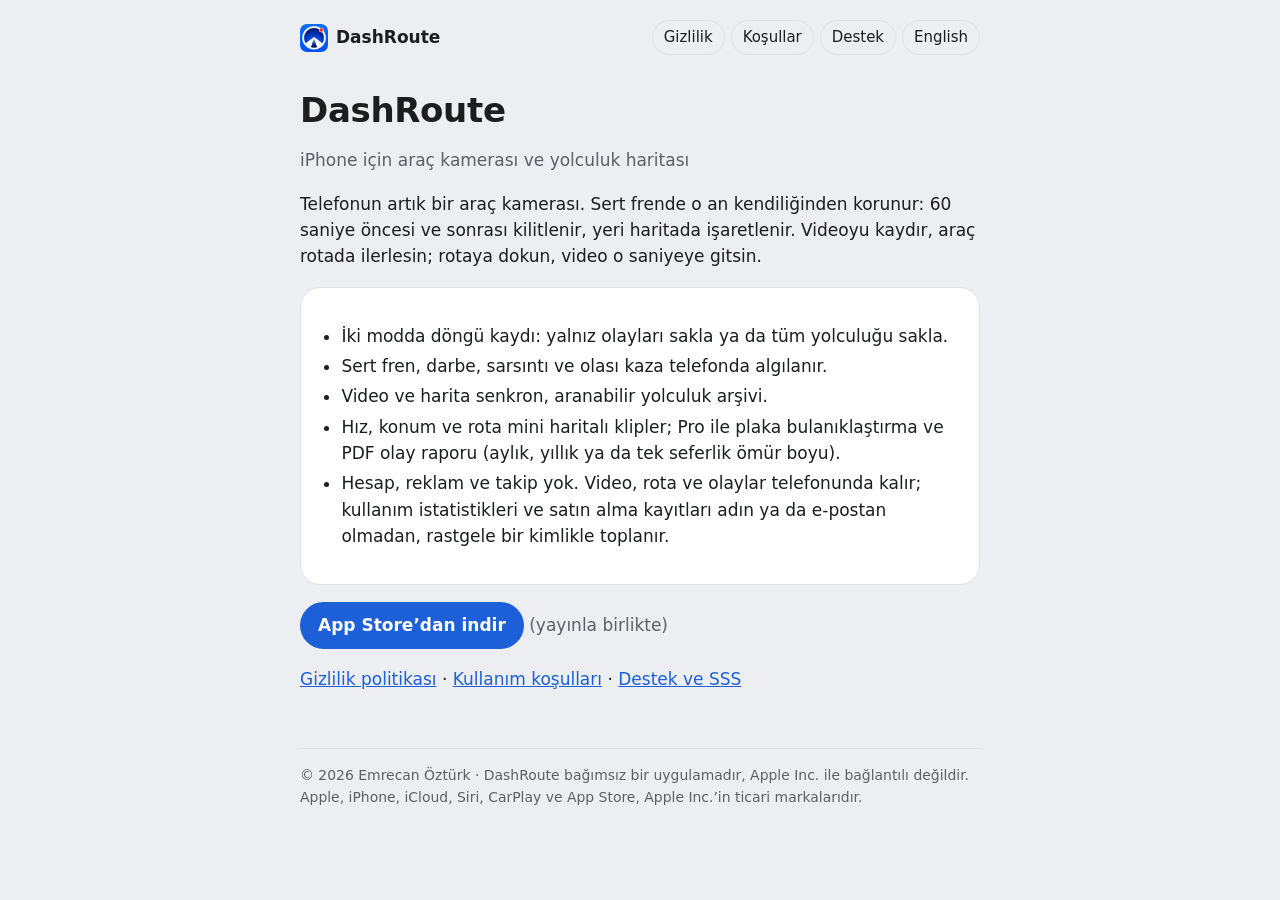
==== tr/index.html @ 83d07963 "DashRoute pages: privacy, terms, support (EN + TR)" ====
<!doctype html>
<html lang="tr">
<head>
<meta charset="utf-8">
<meta name="viewport" content="width=device-width,initial-scale=1">
<meta name="color-scheme" content="light dark">
<title>DashRoute — iPhone için haritalı araç kamerası</title>
<meta name="description" content="DashRoute iPhone’unu araç kamerasına çevirir. Video ve rota senkron; sert fren ve darbede 60 saniye öncesi ve sonrası korunur. Hesap, reklam ve takip yok.">
<link rel="canonical" href="https://emrecanozturk.github.io/dashroute/tr/">
<link rel="alternate" hreflang="en" href="https://emrecanozturk.github.io/dashroute/">
<link rel="alternate" hreflang="tr" href="https://emrecanozturk.github.io/dashroute/tr/">
<link rel="icon" type="image/png" sizes="32x32" href="../assets/favicon-32.png">
<link rel="icon" type="image/png" sizes="32x32" href="../assets/favicon-dark-32.png" media="(prefers-color-scheme: dark)">
<link rel="apple-touch-icon" sizes="180x180" href="../assets/apple-touch-icon.png">
<link rel="stylesheet" href="../style.css">
</head>
<body>
<main>
<nav class="site" data-web-only><a class="brand" href="index.html"><img src="../assets/apple-touch-icon.png" alt="" width="28" height="28">DashRoute</a><span><a href="privacy.html">Gizlilik</a><a href="terms.html">Koşullar</a><a href="support.html">Destek</a><a href="../index.html" lang="en" hreflang="en">English</a></span></nav>
<header><h1>DashRoute</h1></header>
<p class="muted">iPhone için araç kamerası ve yolculuk haritası</p>
<p>Telefonun artık bir araç kamerası. Sert frende o an kendiliğinden korunur: 60 saniye öncesi ve sonrası kilitlenir, yeri haritada işaretlenir. Videoyu kaydır, araç rotada ilerlesin; rotaya dokun, video o saniyeye gitsin.</p>
<div class="card">
<ul>
<li>İki modda döngü kaydı: yalnız olayları sakla ya da tüm yolculuğu sakla.</li>
<li>Sert fren, darbe, sarsıntı ve olası kaza telefonda algılanır.</li>
<li>Video ve harita senkron, aranabilir yolculuk arşivi.</li>
<li>Hız, konum ve rota mini haritalı klipler; Pro ile plaka bulanıklaştırma ve PDF olay raporu (aylık, yıllık ya da tek seferlik ömür boyu).</li>
<li>Hesap, reklam ve takip yok. Video, rota ve olaylar telefonunda kalır; kullanım istatistikleri ve satın alma kayıtları adın ya da e-postan olmadan, rastgele bir kimlikle toplanır.</li>
</ul>
</div>

<p><a class="button" href="https://apps.apple.com/app/id6826781606">App Store’dan indir</a> <span class="muted">(yayınla birlikte)</span></p>
<p><a href="privacy.html">Gizlilik politikası</a> · <a href="terms.html">Kullanım koşulları</a> · <a href="support.html">Destek ve SSS</a></p>
<footer>© 2026 Emrecan Öztürk · DashRoute bağımsız bir uygulamadır, Apple Inc. ile bağlantılı değildir. Apple, iPhone, iCloud, Siri, CarPlay ve App Store, Apple Inc.’in ticari markalarıdır.</footer>
</main>
</body>
</html>
---- style.css ----
/* DashRoute web pages. Colors follow Rota/DesignSystem/Tokens.swift (land, surface, text, muted, accentText).
   The app shows these pages in its own sheet and hides [data-web-only] there (WebPageView.swift). */
:root{--bg:#eceef1;--card:#fff;--text:#1b1d1f;--muted:#5c6064;--accent:#1d5fd6;--line:#dfe2e6}
@media (prefers-color-scheme:dark){:root{--bg:#121417;--card:#22262b;--text:#f2f3f5;--muted:#a3a7ac;--accent:#8ab4ff;--line:#2e3238}}
*{box-sizing:border-box}
html{font-size:17px;-webkit-text-size-adjust:100%}
body{margin:0;background:var(--bg);color:var(--text);font-family:-apple-system,BlinkMacSystemFont,"SF Pro Text",Inter,system-ui,sans-serif;font-size:1rem;line-height:1.55}
main{max-width:720px;margin:0 auto;padding:20px 20px 64px}
nav.site{display:flex;flex-wrap:wrap;align-items:center;justify-content:space-between;gap:10px 16px;margin:0 0 36px;font-size:.88rem}
nav.site .brand{display:flex;align-items:center;gap:8px;font-weight:800;font-size:1rem;color:var(--text);text-decoration:none}
nav.site .brand img{border-radius:7px}
nav.site span{display:flex;flex-wrap:wrap;gap:6px}
nav.site span a{padding:5px 11px;border:1px solid var(--line);border-radius:999px;text-decoration:none;color:var(--text)}
nav.site span a[aria-current]{background:var(--card)}
h1{font-size:2rem;line-height:1.15;letter-spacing:-.01em;margin:0 0 6px}
h2{font-size:1.3rem;line-height:1.25;margin:36px 0 8px}
h3{font-size:1.06rem;margin:24px 0 6px}
p,li,dd{color:var(--text)}
.muted{color:var(--muted)}
a{color:var(--accent)}
header{margin-bottom:4px}
ul{padding-left:1.2em}
li{margin:4px 0}
.card{background:var(--card);border:1px solid var(--line);border-radius:20px;padding:18px 20px;margin:14px 0}
dl{margin:0}
dt{font-weight:700;margin-top:14px}
dd{margin:2px 0 0}
.button{display:inline-block;background:var(--accent);color:#fff;font-weight:700;text-decoration:none;padding:10px 18px;border-radius:999px}
@media (prefers-color-scheme:dark){.button{color:#121417}}
footer{margin-top:56px;font-size:.82rem;color:var(--muted);border-top:1px solid var(--line);padding-top:16px}
code{font-size:.88rem}
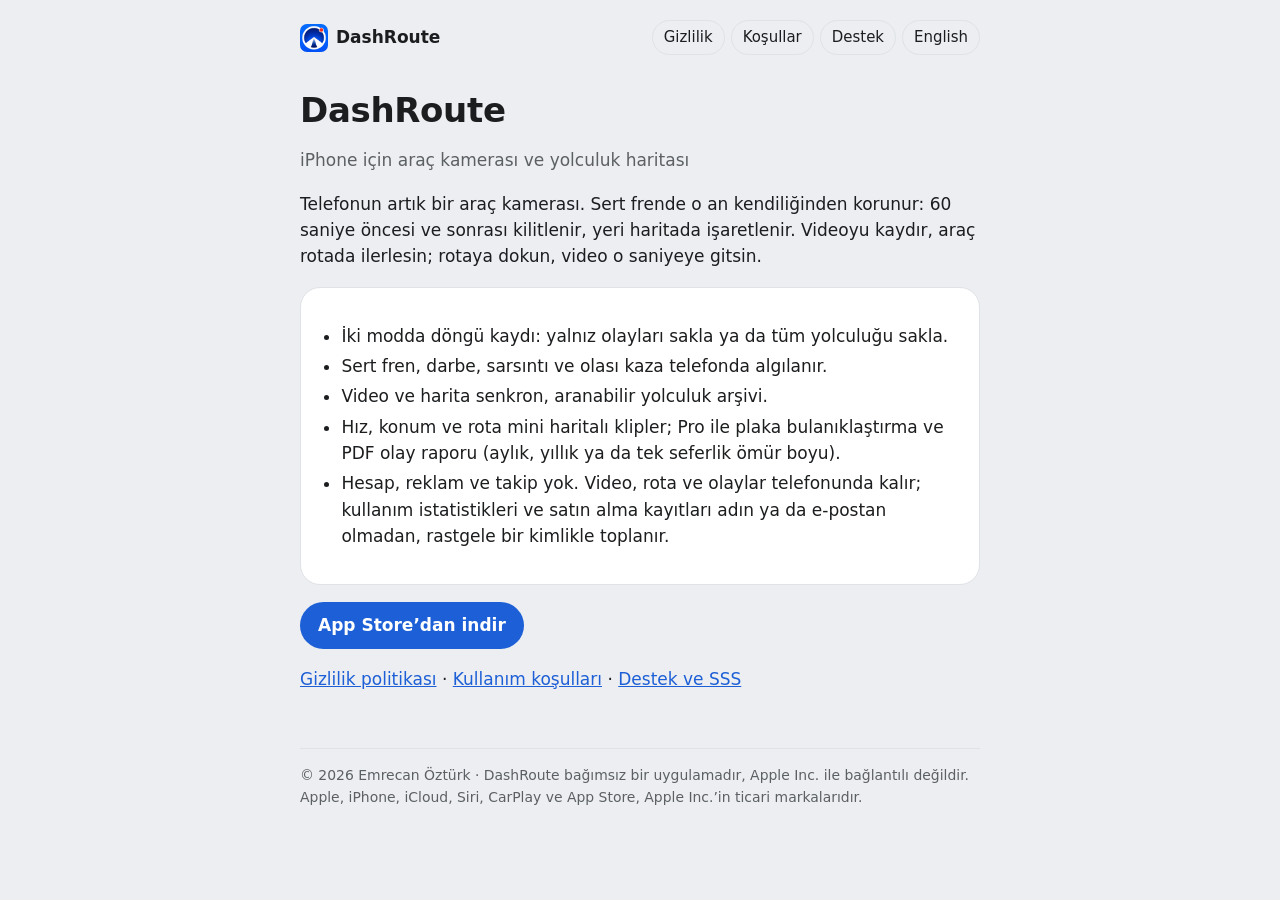
==== commit b5fa9ab1: "Launch: drop the launch note, add the Smart App Banner DashRoute is on the App Store (id6826781606)." ====
--- a/tr/index.html
+++ b/tr/index.html
@@ -4,6 +4,7 @@
 <meta charset="utf-8">
 <meta name="viewport" content="width=device-width,initial-scale=1">
 <meta name="color-scheme" content="light dark">
+<meta name="apple-itunes-app" content="app-id=6826781606">
 <title>DashRoute — iPhone için haritalı araç kamerası</title>
 <meta name="description" content="DashRoute iPhone’unu araç kamerasına çevirir. Video ve rota senkron; sert fren ve darbede 60 saniye öncesi ve sonrası korunur. Hesap, reklam ve takip yok.">
 <link rel="canonical" href="https://emrecanozturk.github.io/dashroute/tr/">
@@ -30,7 +31,7 @@
 </ul>
 </div>
 
-<p><a class="button" href="https://apps.apple.com/app/id6826781606">App Store’dan indir</a> <span class="muted">(yayınla birlikte)</span></p>
+<p><a class="button" href="https://apps.apple.com/app/id6826781606">App Store’dan indir</a></p>
 <p><a href="privacy.html">Gizlilik politikası</a> · <a href="terms.html">Kullanım koşulları</a> · <a href="support.html">Destek ve SSS</a></p>
 <footer>© 2026 Emrecan Öztürk · DashRoute bağımsız bir uygulamadır, Apple Inc. ile bağlantılı değildir. Apple, iPhone, iCloud, Siri, CarPlay ve App Store, Apple Inc.’in ticari markalarıdır.</footer>
 </main>
--- a/style.css
+++ b/style.css
@@ -1,5 +1,5 @@
 /* DashRoute web pages. Colors follow Rota/DesignSystem/Tokens.swift (land, surface, text, muted, accentText).
-   The app shows these pages in its own sheet and hides [data-web-only] there (WebPageView.swift). */
+   The app shows these pages in its own sheet and hides [data-web-only] there (Rota/Features/Settings/SitePageSheet.swift). */
 :root{--bg:#eceef1;--card:#fff;--text:#1b1d1f;--muted:#5c6064;--accent:#1d5fd6;--line:#dfe2e6}
 @media (prefers-color-scheme:dark){:root{--bg:#121417;--card:#22262b;--text:#f2f3f5;--muted:#a3a7ac;--accent:#8ab4ff;--line:#2e3238}}
 *{box-sizing:border-box}
